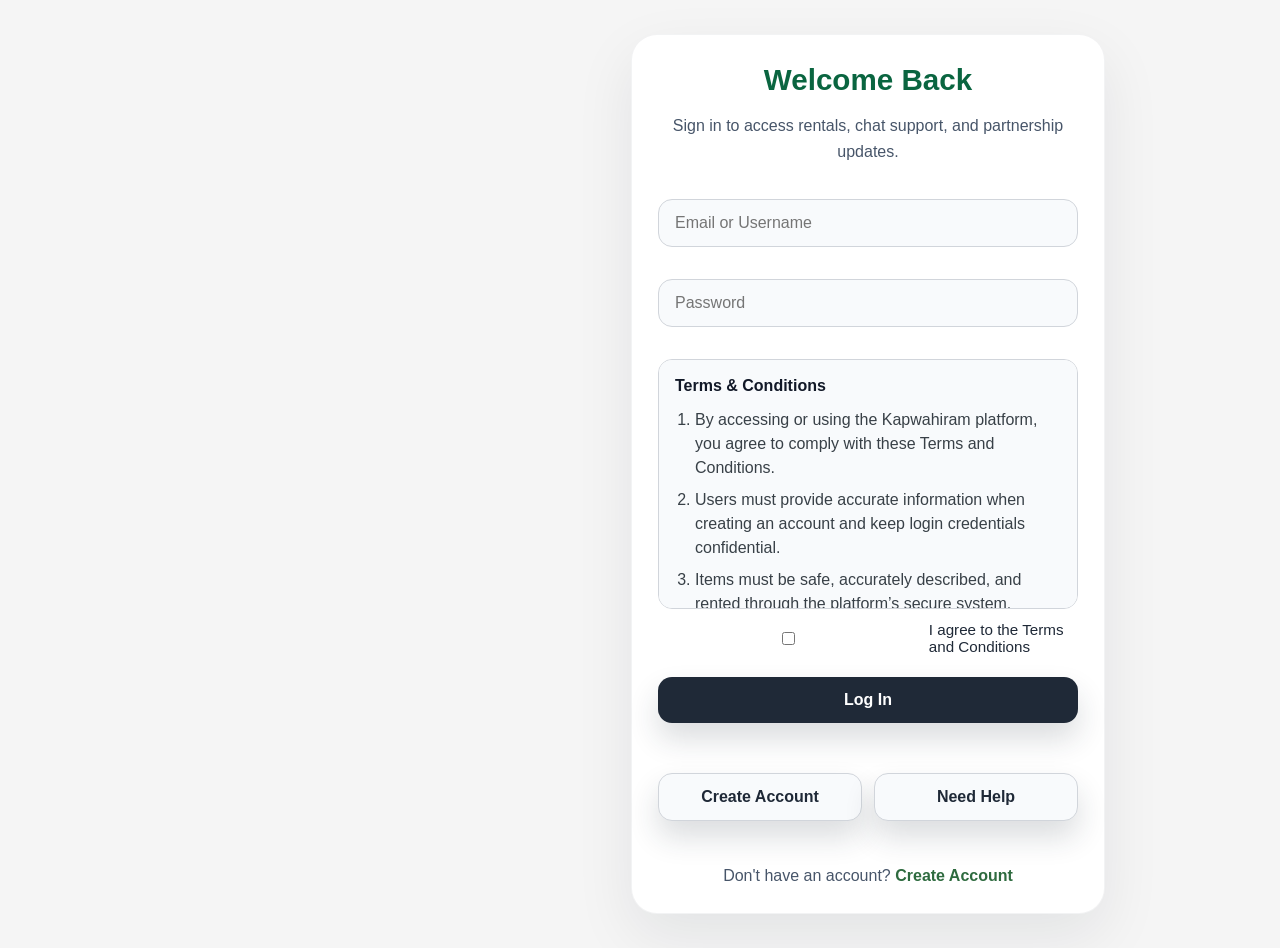
==== index.html @ f0007526 "Add files via upload" ====
<!DOCTYPE html>
<html lang="en">
<head>
  <meta charset="UTF-8">
  <title>KapwaHiram - Login</title>
  <link rel="stylesheet" href="style.css">
</head>
<body class="auth-page">
  <nav class="top-nav"></nav>
  <div class="container auth-container">
    <div class="auth-header">
      <h2>Welcome Back</h2>
      <p>Sign in to access rentals, chat support, and partnership updates.</p>
    </div>
    <form id="loginForm">
      <input type="text" id="email" placeholder="Email or Username" required>
      <input type="password" id="password" placeholder="Password" required>
      <div class="terms-section">
        <div class="terms-box">
          <h3>Terms & Conditions</h3>
          <ol>
            <li>By accessing or using the Kapwahiram platform, you agree to comply with these Terms and Conditions.</li>
            <li>Users must provide accurate information when creating an account and keep login credentials confidential.</li>
            <li>Items must be safe, accurately described, and rented through the platform’s secure system.</li>
            <li>Illegal, hazardous, or counterfeit items are prohibited and abuse may lead to account suspension.</li>
            <li>Payments are processed securely; refunds follow platform policies and Kapwahiram may mediate disputes.</li>
            <li>Kapwahiram provides the platform “as is” and is not liable for item condition or safety.</li>
            <li>Personal data is processed under applicable privacy laws and only to facilitate transactions and services.</li>
            <li>Kapwahiram may suspend or terminate accounts that violate these Terms; users may delete accounts anytime.</li>
          </ol>
        </div>
        <label class="terms-checkbox"><input type="checkbox" id="agreeTermsLogin"> I agree to the Terms and Conditions</label>
      </div>
      <button type="submit" class="primary-button">Log In</button>
      <div class="form-actions">
        <button type="button" class="secondary-button" onclick="location.href='signup.html'">Create Account</button>
        <button type="button" class="secondary-button" onclick="showToast('Need help? Contact support from your profile.')">Need Help</button>
      </div>
      <p>Don't have an account? <a href="signup.html">Create Account</a></p>
    </form>
    <div id="twoFactorLogin" style="display: none;">
      <h3>Two-Factor Authentication</h3>
      <p>Enter the verification code sent to your email.</p>
      <input type="text" id="loginTwoFactorCode" placeholder="Enter 6-digit code" maxlength="6" required>
      <button id="verifyLoginCodeBtn" class="primary-button">Verify Code</button>
      <button id="resendLoginCodeBtn" class="secondary-button">Resend Code</button>
    </div>
  </div>
  <script src="script.js"></script>
</body>
</html>
---- style.css ----
body {
  background-color: #f5f5f5; 
  font-family: Arial, sans-serif;
  margin: 0;
  padding: 0;
}

hr {
  display: none;
}

.auth-page {
  display: flex;
  justify-content: center;
  align-items: center;
  min-height: 100vh;
  padding: 24px;
}

.auth-page .top-nav {
  width: 100%;
  max-width: 420px;
  margin-bottom: 18px;
  background: transparent;
  box-shadow: none;
}

.auth-page .top-nav h1,
.auth-page .top-nav h2,
.auth-page .top-nav p {
  color: #111827;
}

.auth-page .container {
  width: 100%;
  max-width: 420px;
  background: #ffffff;
  padding: 28px 26px;
  border-radius: 26px;
  box-shadow: 0 22px 60px rgba(15, 23, 42, 0.08);
  border: 1px solid rgba(15, 23, 42, 0.05);
}

.auth-page .auth-header {
  margin-bottom: 24px;
  text-align: center;
}

.auth-page .auth-header h2 {
  margin: 0 0 10px;
  font-size: 1.85rem;
  color: #0a6540;
}

.auth-page .auth-header p {
  margin: 0;
  color: #4b5563;
  line-height: 1.65;
}

.terms-section {
  margin: 10px 0 0;
}

.terms-box {
  max-height: 220px;
  overflow-y: auto;
  border: 1px solid #d1d5db;
  border-radius: 14px;
  padding: 14px 16px;
  background: #f8fafc;
  color: #384047;
  line-height: 1.5;
}

.terms-box h3 {
  margin: 0 0 10px;
  font-size: 1rem;
  color: #111827;
}

.terms-box ol {
  margin: 0;
  padding-left: 20px;
}

.terms-box li {
  margin-bottom: 8px;
}

.terms-checkbox {
  display: flex;
  align-items: center;
  gap: 10px;
  margin-top: 12px;
  font-size: 0.95rem;
  color: #1f2937;
}

.auth-page .container input,
.auth-page .container textarea,
.auth-page .container button {
  width: 100%;
  padding: 14px 16px;
  margin: 10px 0;
  border: 1px solid #d1d5db;
  border-radius: 14px;
  box-sizing: border-box;
  font-size: 1rem;
}

.auth-page .container input:focus,
.auth-page .container textarea:focus {
  outline: none;
  border-color: #2e6b3f;
  box-shadow: 0 0 0 4px rgba(46, 107, 63, 0.06);
}

.auth-page .container button,
.auth-page .container .primary-button {
  background: #1f2937;
  color: white;
  border: none;
  cursor: pointer;
  box-shadow: 0 16px 30px rgba(31, 41, 55, 0.16);
}

.auth-page .container button:hover,
.auth-page .container .primary-button:hover {
  background: #111827;
}

.auth-page .container .secondary-button {
  background: #f8fafc;
  color: #1f2937;
  border: 1px solid #d1d5db;
}

.auth-page .container .secondary-button:hover {
  background: #effaf3;
}

.auth-page .form-actions {
  display: grid;
  grid-template-columns: 1fr 1fr;
  gap: 12px;
  margin: 18px 0 8px;
}

.auth-page .container p {
  text-align: center;
  margin: 16px 0 0;
  color: #475569;
}

.auth-page .container p a {
  color: #2e6b3f;
  text-decoration: none;
  font-weight: 700;
}

.top-nav {
  background: #2e6b3f;
  padding: 10px 18px;
  display: flex;
  align-items: center;
  justify-content: space-between;
  gap: 16px;
  color: white;
}

.top-nav .nav-links {
  display: flex;
  gap: 18px;
  flex-wrap: wrap;
}

.top-nav .nav-links a {
  color: white;
  text-decoration: none;
  padding: 8px 10px;
  border-radius: 999px;
  transition: background 0.2s ease;
}

.top-nav .nav-links a:hover {
  background: rgba(255,255,255,0.1);
}

.top-nav .nav-actions {
  display: flex;
  align-items: center;
  gap: 12px;
}

.nav-chat-input {
  display: flex;
  align-items: center;
  gap: 8px;
  background: rgba(255,255,255,0.12);
  padding: 8px 10px;
  border-radius: 999px;
  min-width: 220px;
}

.nav-chat-input input {
  flex: 1;
  border: none;
  background: transparent;
  color: white;
  font-size: 0.95rem;
  outline: none;
}

.nav-chat-input input::placeholder {
  color: rgba(255,255,255,0.75);
}

.nav-chat-input button {
  width: 36px;
  height: 36px;
  border: none;
  border-radius: 50%;
  background: #ffffff;
  color: #2e6b3f;
  cursor: pointer;
  font-weight: 700;
}

.home-search {
  max-width: 920px;
  margin: 18px auto;
  display: flex;
  gap: 12px;
  padding: 16px 18px;
  border-radius: 24px;
  background: #ffffff;
  box-shadow: 0 18px 50px rgba(15, 23, 42, 0.06);
}

.home-search input {
  flex: 1;
  border: none;
  padding: 14px 18px;
  border-radius: 999px;
  background: #f4f6fb;
  font-size: 1rem;
  outline: none;
}

.home-search button {
  border: none;
  border-radius: 999px;
  background: #2e6b3f;
  color: white;
  padding: 14px 22px;
  cursor: pointer;
}

.home-search button:hover {
  background: #255a34;
}

.top-nav .nav-button {
  margin-left: auto;
  background: rgba(255,255,255,0.18);
  border: 1px solid rgba(255,255,255,0.28);
  color: white;
  padding: 8px 14px;
  border-radius: 999px;
  cursor: pointer;
  transition: background 0.2s ease;
}

.top-nav .nav-button:hover {
  background: rgba(255,255,255,0.28);
}

.form-actions {
  display: flex;
  gap: 10px;
  flex-wrap: wrap;
  margin: 16px 0 4px;
}

.secondary-button {
  flex: 1;
  min-width: 140px;
  padding: 12px 14px;
  border: 1px solid #2e6b3f;
  border-radius: 999px;
  background: #ffffff;
  color: #2e6b3f;
  font-weight: 700;
  cursor: pointer;
  transition: background 0.2s ease, color 0.2s ease;
}

.secondary-button:hover {
  background: #effaf3;
}

.primary-button {
  display: inline-flex;
  align-items: center;
  justify-content: center;
  padding: 12px 20px;
  border-radius: 999px;
  background: #2e6b3f;
  color: white;
  border: none;
  text-decoration: none;
  font-weight: 700;
  cursor: pointer;
  transition: background 0.2s ease;
}

.primary-button:hover {
  background: #255a34;
}

.profile-container {
  max-width: 1100px;
  margin: 32px auto;
  padding: 0 20px 40px;
  display: flex;
  gap: 20px;
}

.profile-header {
  display: grid;
  gap: 26px;
  margin-bottom: 32px;
}

.profile-card {
  flex: 1;
  background: #fff;
  border-radius: 8px;
  box-shadow: 0 4px 12px rgba(0,0,0,0.1);
  padding: 30px;
}

.profile-header {
  display: flex;
  gap: 20px;
  align-items: flex-start;
  margin-bottom: 20px;
}

.profile-photo {
  width: 120px;
  height: 120px;
  border-radius: 50%;
  background: #ddd;
  margin-bottom: 20px;
  flex-shrink: 0;
  object-fit: cover;
}

.profile-info {
  flex: 1;
}

.profile-card h2 {
  margin: 0;
  font-size: 24px;
  color: #333;
}

.profile-card p {
  color: #555;
  line-height: 1.6;
}

.profile-avatar img {
  width: 100%;
  height: 100%;
  object-fit: cover;
}

.profile-avatar input {
  position: absolute;
  inset: 0;
  width: 100%;
  height: 100%;
  opacity: 0;
  cursor: pointer;
}

.profile-avatar-upload {
  position: absolute;
  bottom: 16px;
  left: 50%;
  transform: translateX(-50%);
  background: rgba(0, 0, 0, 0.6);
  color: white;
  padding: 10px 14px;
  border-radius: 999px;
  font-size: 0.95rem;
  cursor: pointer;
}

.profile-info {
  min-width: 260px;
  flex: 1;
}

.profile-role {
  margin: 0 0 8px;
  color: #2e6b3f;
  font-weight: 700;
  text-transform: uppercase;
  letter-spacing: 0.08em;
  font-size: 0.82rem;
}

.profile-info h1 {
  margin: 0;
  font-size: 2.2rem;
  line-height: 1.05;
}

.profile-name-input {
  width: 100%;
  border: none;
  font: inherit;
  color: #111827;
  font-weight: 700;
  background: transparent;
  padding: 0;
  outline: none;
}

.profile-company {
  margin: 10px 0 16px;
  color: #475569;
}

.profile-meta {
  display: grid;
  gap: 10px;
}

.profile-meta span {
  display: flex;
  flex-direction: column;
  gap: 4px;
  color: #334155;
}

.profile-meta strong {
  color: #0f172a;
  font-weight: 600;
}

.profile-contact-input {
  max-width: 260px;
  border: 1px solid #d1d5db;
  border-radius: 12px;
  padding: 10px 12px;
  background: #f8fafc;
}

.profile-actions {
  display: flex;
  flex-wrap: wrap;
  gap: 12px;
  margin-top: 18px;
}

.profile-stats {
  display: grid;
  grid-template-columns: repeat(3, minmax(0, 1fr));
  gap: 16px;
}

.profile-stats div {
  background: #ffffff;
  border-radius: 22px;
  padding: 20px;
  border: 1px solid rgba(15, 23, 42, 0.08);
  text-align: center;
}

.profile-stats strong {
  display: block;
  font-size: 1.75rem;
  color: #111827;
}

.profile-stats span {
  color: #475569;
  margin-top: 6px;
  display: block;
}

.section-title {
  margin-bottom: 18px;
}

.section-title h2 {
  margin: 0;
  font-size: 1.4rem;
  color: #111827;
}

.section-title p {
  margin: 8px 0 0;
  color: #475569;
}

.profile-grid {
  display: grid;
  grid-template-columns: 1.8fr 1fr;
  gap: 24px;
  margin-bottom: 32px;
}

.profile-about,
.profile-details {
  background: #fff;
  border: 1px solid rgba(15, 23, 42, 0.08);
  border-radius: 28px;
  padding: 28px;
  box-shadow: 0 18px 40px rgba(15, 23, 42, 0.04);
}

.profile-about p {
  color: #334155;
  line-height: 1.75;
  margin: 0 0 18px;
}

.profile-about ul {
  margin: 0;
  padding-left: 20px;
  color: #334155;
}

.profile-about li {
  margin-bottom: 12px;
}

.detail-row {
  display: flex;
  justify-content: space-between;
  align-items: center;
  gap: 12px;
  padding: 14px 0;
  border-top: 1px solid #f1f5f9;
}

.detail-row:first-child {
  border-top: none;
}

.detail-row span {
  color: #64748b;
}

.detail-row strong {
  color: #0f172a;
}

.profile-section {
  margin-bottom: 32px;
}

.profile-posts {
  display: grid;
  grid-template-columns: repeat(auto-fit, minmax(240px, 1fr));
  gap: 18px;
}

.profile-post-card {
  background: #fff;
  border: 1px solid rgba(15, 23, 42, 0.08);
  border-radius: 24px;
  overflow: hidden;
  box-shadow: 0 18px 36px rgba(15, 23, 42, 0.05);
}

.profile-post-card img {
  width: 100%;
  height: 200px;
  object-fit: cover;
}

.profile-post-card-content {
  padding: 18px;
}

.profile-post-card-content strong {
  display: block;
  margin-bottom: 8px;
  color: #111827;
  font-size: 1rem;
}

.profile-post-card-content span {
  color: #475569;
  line-height: 1.6;
}

@media (max-width: 900px) {
  .profile-grid {
    grid-template-columns: 1fr;
  }
  .profile-stats {
    grid-template-columns: 1fr 1fr;
  }
}

@media (max-width: 680px) {
  .top-nav {
    flex-direction: column;
    align-items: flex-start;
  }
  .profile-card {
    flex-direction: column;
    align-items: flex-start;
  }
  .profile-avatar {
    width: 130px;
    height: 130px;
  }
  .profile-meta {
    grid-template-columns: 1fr;
  }
  .profile-stats {
    grid-template-columns: 1fr;
  }
  .profile-actions {
    width: 100%;
  }
}

.secondary-button:hover {
  background: #effaf3;
}

.image-upload-btn {
  background: #f8fafc;
  border: 1px solid #d1d5db;
  border-radius: 8px;
  padding: 10px 14px;
  cursor: pointer;
  font-size: 1rem;
  color: #1f2937;
  display: flex;
  align-items: center;
  gap: 8px;
  margin: 10px 0;
  transition: background 0.2s ease;
}

.image-upload-btn:hover {
  background: #effaf3;
  border-color: #2e6b3f;
}

.create-post {
  background: #f8fafc;
  border: 1px solid #d1d5db;
  border-radius: 12px;
  padding: 16px;
  margin: 16px 0;
}

.create-post h4 {
  margin: 0 0 12px 0;
  font-size: 1.1rem;
  color: #1f2937;
}

.create-post textarea {
  width: 100%;
  min-height: 80px;
  border: 1px solid #d1d5db;
  border-radius: 8px;
  padding: 10px;
  font-size: 1rem;
  resize: vertical;
  margin-bottom: 10px;
  outline: none;
}

.create-post textarea:focus {
  border-color: #2e6b3f;
}

.create-post button {
  padding: 10px 16px;
  border: none;
  border-radius: 8px;
  background: #2e6b3f;
  color: white;
  cursor: pointer;
  font-size: 1rem;
  margin-right: 10px;
}

.create-post button:hover {
  background: #255a34;
}

.auth-container {
  padding: 32px;
  border-radius: 24px;
  background: transparent;
  box-shadow: none;
  max-width: 520px;
  margin-top: 40px;
}

.auth-header {
  margin-bottom: 24px;
}

.auth-header h2 {
  margin: 0 0 10px;
  font-size: 2rem;
  color: #111827;
}

.auth-header p {
  margin: 0;
  color: #475569;
  line-height: 1.6;
}

.container form {
  display: grid;
  gap: 16px;
}

.container input {
  width: 100%;
  padding: 14px 16px;
  border: 1px solid #d1d5db;
  border-radius: 16px;
  background: #f8fafc;
  font-size: 1rem;
  outline: none;
  transition: border-color 0.2s ease, background 0.2s ease;
}

.container input:focus {
  border-color: #2e6b3f;
  background: #ffffff;
}

.primary-button {
  padding: 14px 18px;
  border: none;
  border-radius: 999px;
  background: #2e6b3f;
  color: white;
  font-size: 1rem;
  font-weight: 700;
  cursor: pointer;
  box-shadow: 0 14px 32px rgba(46, 107, 63, 0.18);
}

.primary-button:hover {
  background: #255a34;
}

.container, .profile-container {
  width: 100%;
  max-width: 400px;
  margin: 0 auto;
  padding: 20px;
  background: #fff;
  border-radius: 8px;
  box-shadow: 0 0 10px rgba(0, 0, 0, 0.1);
}

.container form {
  display: grid;
  gap: 12px;
}

.container input,
.container textarea,
.container button {
  width: 100%;
  margin: 8px 0;
  padding: 10px;
  border: 1px solid #ccc;
  border-radius: 4px;
}

.container textarea {
  min-height: 120px;
  resize: vertical;
}

@media (max-width: 640px) {
  .container, .profile-container {
    margin: 20px 16px;
    padding: 20px;
    border-radius: 8px;
  }
}

.partnership-title {
  margin: 0 0 10px;
  color: #2e6b3f;
  font-weight: 700;
  letter-spacing: 0.02em;
}

.profile-header {
  display: flex;
  align-items: center;
  gap: 18px;
  margin-bottom: 18px;
}

.profile-name-input {
  width: 100%;
  border: none;
  background: transparent;
  font-size: 1.9rem;
  font-weight: 700;
  color: #111827;
  padding: 0;
  margin: 4px 0 12px;
  outline: none;
}

.profile-name-input:focus {
  border-bottom: 1px solid #2e6b3f;
  padding-bottom: 2px;
}

.profile-contact-input {
  width: calc(100% - 10px);
  border: 1px solid #d1d5db;
  border-radius: 12px;
  padding: 8px 10px;
  background: #f8fafc;
  margin-left: 10px;
  font-size: 0.98rem;
  color: #111827;
}

.profile-contact-input:focus {
  outline: none;
  border-color: #2e6b3f;
  background: #ffffff;
}

.profile-avatar {
  width: 110px;
  height: 110px;
  border-radius: 50%;
  background: #dbeafe;
  border: 3px dashed #2e6b3f;
  display: grid;
  place-items: center;
  position: relative;
  overflow: hidden;
}

.profile-avatar img {
  width: 100%;
  height: 100%;
  object-fit: cover;
  display: block;
}

.profile-avatar input[type="file"] {
  position: absolute;
  inset: 0;
  width: 100%;
  height: 100%;
  opacity: 0;
  cursor: pointer;
}

.profile-avatar-upload {
  position: absolute;
  bottom: 8px;
  right: 8px;
  background: rgba(46, 107, 63, 0.9);
  color: #ffffff;
  border-radius: 999px;
  padding: 6px 10px;
  font-size: 0.78rem;
  pointer-events: none;
}

.profile-posts {
  display: grid;
  grid-template-columns: repeat(auto-fit, minmax(240px, 1fr));
  gap: 16px;
  margin-top: 18px;
}

.profile-post-card {
  background: #f8fafc;
  border: 1px solid #d1d5db;
  border-radius: 18px;
  overflow: hidden;
  display: flex;
  flex-direction: column;
}

.profile-post-card img {
  width: 100%;
  height: 160px;
  object-fit: cover;
}

.profile-post-card-content {
  padding: 14px 16px;
}

.profile-post-card-content strong {
  display: block;
  margin-bottom: 8px;
  font-size: 1rem;
}

.profile-post-card-content span {
  display: block;
  color: #475569;
  line-height: 1.5;
}

.side-panel {
  background: #f7fafc;
  padding: 18px;
  border: 1px solid #e5e7eb;
  border-radius: 16px;
}

.side-panel h3 {
  margin-top: 0;
  margin-bottom: 14px;
  font-size: 1rem;
  color: #111827;
}

.side-panel button,
.page-actions button {
  width: 100%;
  margin: 8px 0;
  padding: 12px 14px;
  border: none;
  border-radius: 12px;
  background: #2e6b3f;
  color: #ffffff;
  font-weight: 700;
  cursor: pointer;
}

.page-actions {
  display: flex;
  flex-wrap: wrap;
  gap: 12px;
  margin-bottom: 18px;
}

.page-actions button {
  flex: 1 1 calc(33.333% - 8px);
  min-width: 130px;
}

.notification-list {
  margin-top: 20px;
}

.notification-list h4 {
  margin: 0 0 10px;
  font-size: 0.95rem;
  color: #374151;
}

.notification-info {
  background: rgba(46, 107, 63, 0.08);
  border: 1px solid rgba(46, 107, 63, 0.18);
  border-radius: 14px;
  color: #09281e;
  padding: 14px 16px;
  margin-top: 14px;
  font-size: 0.95rem;
  line-height: 1.6;
}

.notification-info.hidden {
  display: none;
}

.notification-info h4 {
  margin: 0 0 8px;
  font-size: 1rem;
  font-weight: 700;
}

.notification-info p {
  margin: 0;
}

.notification-panel {
  margin: 20px auto 0;
  padding: 22px;
  max-width: 800px;
  background: #f9fbff;
  border: 1px solid #dbeafe;
  border-radius: 20px;
}

.notification-panel h2 {
  margin-top: 0;
}

.notif-box {
  margin-top: 18px;
  min-height: 120px;
  background: #ffffff;
  border: 1px solid #e2e8f0;
  border-radius: 18px;
  padding: 16px;
}

.notif-update {
  padding: 12px 14px;
  border-bottom: 1px solid #eef2ff;
}

.notif-update:last-child {
  border-bottom: none;
}

.notif-update strong {
  display: block;
  margin-bottom: 6px;
  font-weight: 700;
}

.notif-update span {
  color: #6b7280;
  font-size: 0.9rem;
}

.notification-list ul,
.listings-panel ul {
  list-style: none;
  padding: 0;
  margin: 0;
}

.notification-list li,
.listings-panel li {
  background: #ffffff;
  border: 1px solid #e2e8f0;
  border-radius: 12px;
  padding: 12px 14px;
  margin-bottom: 10px;
  color: #111827;
  font-size: 0.95rem;
}

.notification-list li span,
.listings-panel li span {
  display: block;
  margin-top: 6px;
  color: #6b7280;
  font-size: 0.85rem;
}

.store-suggestion-card {
  display: grid;
  gap: 18px;
  grid-template-columns: 1fr;
}

.store-suggestion-card .store-suggestion-content {
  order: 1;
}

.store-suggestion-card .suggestion-images {
  order: 2;
}

.store-suggestion-card img {
  width: 100%;
  max-height: 220px;
  border-radius: 18px;
  object-fit: cover;
}

.suggestion-images {
  display: grid;
  gap: 12px;
}

.suggestion-thumbs {
  display: grid;
  grid-template-columns: repeat(3, 1fr);
  gap: 10px;
}

.suggestion-thumbs img,
.suggestion-images > img {
  width: 100%;
  height: 110px;
  border-radius: 16px;
  object-fit: cover;
}

.suggestion-images > img {
  height: 180px;
}

.store-suggestion-content h3 {
  margin: 0 0 12px;
}

.store-suggestion-content p {
  margin: 0 0 18px;
  color: #475569;
  line-height: 1.6;
}

.store-suggestion-content button {
  border: none;
  border-radius: 999px;
  background: #2e6b3f;
  color: white;
  padding: 12px 18px;
  cursor: pointer;
}

.store-suggestion-content button:hover {
  background: #255a34;
}

.listing-card {
  display: flex;
  gap: 12px;
  align-items: center;
}

.listing-card img {
  width: 90px;
  height: 90px;
  object-fit: cover;
  border-radius: 14px;
  flex-shrink: 0;
}

.listing-card-content {
  flex: 1;
}

.listing-card-content strong {
  display: block;
  font-size: 1rem;
  margin-bottom: 6px;
}

.listings-panel {
  margin-bottom: 18px;
}

.listings-panel h3 {
  margin: 0 0 12px;
  font-size: 1rem;
}

.home-grid,
.chat-layout {
  display: grid;
  grid-template-columns: 260px 1fr;
  gap: 20px;
}

.container.chat-layout {
  width: 100%;
  max-width: none;
  margin: 0;
  background: transparent;
  padding: 0;
  box-shadow: none;
}

@media (max-width: 840px) {
  .home-grid,
  .chat-layout {
    grid-template-columns: 1fr;
  }
  .page-actions button {
    flex: 1 1 100%;
  }
}

.chatbox {
  display: flex;
  flex-direction: column;
  flex: 1;
  background: #ffffff;
  border: 1px solid #e5e7eb;
  border-radius: 28px;
  box-shadow: 0 28px 60px rgba(15, 23, 42, 0.08);
  overflow: hidden;
  min-height: 680px;
}

.chat-header {
  display: flex;
  align-items: center;
  gap: 14px;
  padding: 18px 24px;
  background: #f9fafb;
  border-bottom: 1px solid #eef2ff;
}

.chat-avatar {
  width: 48px;
  height: 48px;
  border-radius: 50%;
  background: #2e6b3f;
  color: #ffffff;
  display: flex;
  align-items: center;
  justify-content: center;
  font-weight: 700;
  font-size: 1rem;
}

.chat-info h2 {
  margin: 0;
  font-size: 1.15rem;
}

.chat-info span {
  display: block;
  margin-top: 4px;
  color: #6b7280;
  font-size: 0.92rem;
}

.chat-user-actions {
  margin-left: auto;
  display: flex;
  flex-wrap: wrap;
  align-items: center;
  justify-content: flex-end;
  gap: 10px;
  min-width: 0;
}

.chat-user-actions button,
.chat-user-actions span {
  min-width: 0;
}

.chat-user-name {
  background: rgba(46, 107, 63, 0.1);
  color: #164e2b;
  padding: 10px 14px;
  border-radius: 999px;
  font-size: 0.95rem;
  font-weight: 700;
}

.chat-action-button {
  border: none;
  border-radius: 999px;
  background: #ffffff;
  color: #2e6b3f;
  padding: 10px 18px;
  font-weight: 700;
  cursor: pointer;
  box-shadow: 0 6px 16px rgba(46, 107, 63, 0.12);
}

.chat-action-button:hover {
  background: #f7fafb;
}

.chat-actions {
  padding: 18px 24px;
  display: flex;
  justify-content: flex-end;
  background: transparent;
}

.chat-primary-button {
  border: none;
  border-radius: 999px;
  padding: 14px 24px;
  background: #2e6b3f;
  color: white;
  font-weight: 700;
  cursor: pointer;
  box-shadow: 0 8px 18px rgba(46, 107, 63, 0.2);
}

.chat-primary-button:hover {
  background: #255a34;
}

.chat-window {
  display: flex;
  flex-direction: column;
  gap: 14px;
  padding: 22px;
  flex: 1;
  background: #eef4fb;
  overflow-y: auto;
  scroll-behavior: smooth;
}

.chat-window::-webkit-scrollbar {
  width: 8px;
}

.chat-window::-webkit-scrollbar-track {
  background: transparent;
}

.chat-window::-webkit-scrollbar-thumb {
  background: rgba(46, 107, 63, 0.18);
  border-radius: 999px;
}

.message {
  max-width: 74%;
  padding: 16px 18px;
  border-radius: 22px;
  line-height: 1.55;
  word-break: break-word;
  position: relative;
}

.message.bot {
  align-self: flex-start;
  background: #ffffff;
  color: #111827;
  border-top-left-radius: 4px;
}

.message.bot::before {
  content: "";
  position: absolute;
  left: -8px;
  top: 16px;
  width: 0;
  height: 0;
  border-top: 8px solid transparent;
  border-bottom: 8px solid transparent;
  border-right: 8px solid #ffffff;
}

.message.user {
  align-self: flex-end;
  background: #2e6b3f;
  color: #ffffff;
  border-top-right-radius: 4px;
}

.message.user::after {
  content: "";
  position: absolute;
  right: -8px;
  top: 16px;
  width: 0;
  height: 0;
  border-top: 8px solid transparent;
  border-bottom: 8px solid transparent;
  border-left: 8px solid #2e6b3f;
}

.chat-form {
  display: flex;
  align-items: center;
  gap: 12px;
  padding: 18px 24px;
  background: #f9fafb;
  border-top: 1px solid #eef2ff;
}

.chat-form input {
  flex: 1;
  padding: 16px 20px;
  border: none;
  border-radius: 999px;
  background: #e5effb;
  color: #111827;
  font-size: 1rem;
  outline: none;
  box-shadow: inset 0 0 0 1px rgba(226, 232, 240, 0.9);
}

.chat-form input:focus {
  background: #f8fbff;
  box-shadow: inset 0 0 0 2px rgba(46, 107, 63, 0.18);
}

.chat-form button {
  width: 52px;
  height: 52px;
  display: grid;
  place-items: center;
  padding: 0;
  border: none;
  border-radius: 50%;
  background: #2e6b3f;
  color: #ffffff;
  font-weight: 700;
  cursor: pointer;
  box-shadow: 0 8px 18px rgba(46, 107, 63, 0.18);
}

.chat-form button:hover {
  background: #255a34;
}

.toast-banner {
  position: fixed;
  left: 50%;
  bottom: 24px;
  transform: translateX(-50%) translateY(100%);
  background: rgba(15, 23, 42, 0.95);
  color: #ffffff;
  padding: 12px 18px;
  border-radius: 999px;
  box-shadow: 0 12px 30px rgba(15, 23, 42, 0.28);
  opacity: 0;
  transition: transform 0.25s ease, opacity 0.25s ease;
  z-index: 999;
}

.toast-banner.visible {
  transform: translateX(-50%) translateY(0);
  opacity: 1;
}

.dashboard {
  display: grid;
  grid-template-columns: repeat(auto-fit, minmax(200px, 1fr));
  gap: 15px;
  margin: 20px;
}

.card {
  background: #fff;
  padding: 20px;
  border-radius: 8px;
  box-shadow: 0 0 5px rgba(0,0,0,0.1);
}

.post-card {
  background: #f9f9f9;
  border: 1px solid #ddd;
  margin: 10px 0;
  padding: 10px;
  border-radius: 5px;
}

.portfolio {
  flex: 1;
  background: #fff;
  border-radius: 8px;
  box-shadow: 0 4px 12px rgba(0,0,0,0.1);
  padding: 20px;
  max-width: 300px;
}

.portfolio h3 {
  margin-top: 0;
  font-size: 20px;
  color: #333;
  border-bottom: 2px solid #eee;
  padding-bottom: 10px;
}

.portfolio-item {
  margin-bottom: 15px;
  padding: 10px;
  border-bottom: 1px solid #eee;
}

.portfolio-item:last-child {
  border-bottom: none;
}

.portfolio-item strong {
  display: block;
  font-size: 16px;
  color: #0073e6;
}

.portfolio-item p {
  margin: 5px 0 0;
  color: #555;
  font-size: 14px;
}


.navbar {
  background: #2e7d32; 
  padding: 10px 20px;
  display: flex;
  justify-content: space-between;
  align-items: center;
}

.navbar ul {
  list-style: none;
  display: flex;
  gap: 20px;
  margin: 0;
  padding: 0;
}

.navbar ul li a {
  color: #fff;
  text-decoration: none;
  font-weight: bold;
}

.profile-bar {
  display: flex;
  align-items: center;
  justify-content: space-between;
  background: #fff;
  border-radius: 8px;
  box-shadow: 0 4px 12px rgba(0,0,0,0.1);
  padding: 15px 20px;
  margin: 20px auto;
  width: 95%;
  max-width: none;
}

.profile-info {
  flex: 2;
}

.profile-info h2 {
  margin: 0;
  font-size: 20px;
  color: #333;
}

.profile-info p {
  margin: 5px 0;
  color: #555;
}

.profile-actions {
  display: flex;
  gap: 10px;
}

.profile-actions button {
  padding: 8px 16px;
  border: none;
  background: #0073e6;
  color: #fff;
  border-radius: 4px;
  cursor: pointer;
}
.profile-actions button:hover {
  background: #005bb5;
}

.notification {
  background: #ff5252;
  color: #fff;
  padding: 5px 10px;
  border-radius: 20px;
  font-size: 14px;
}
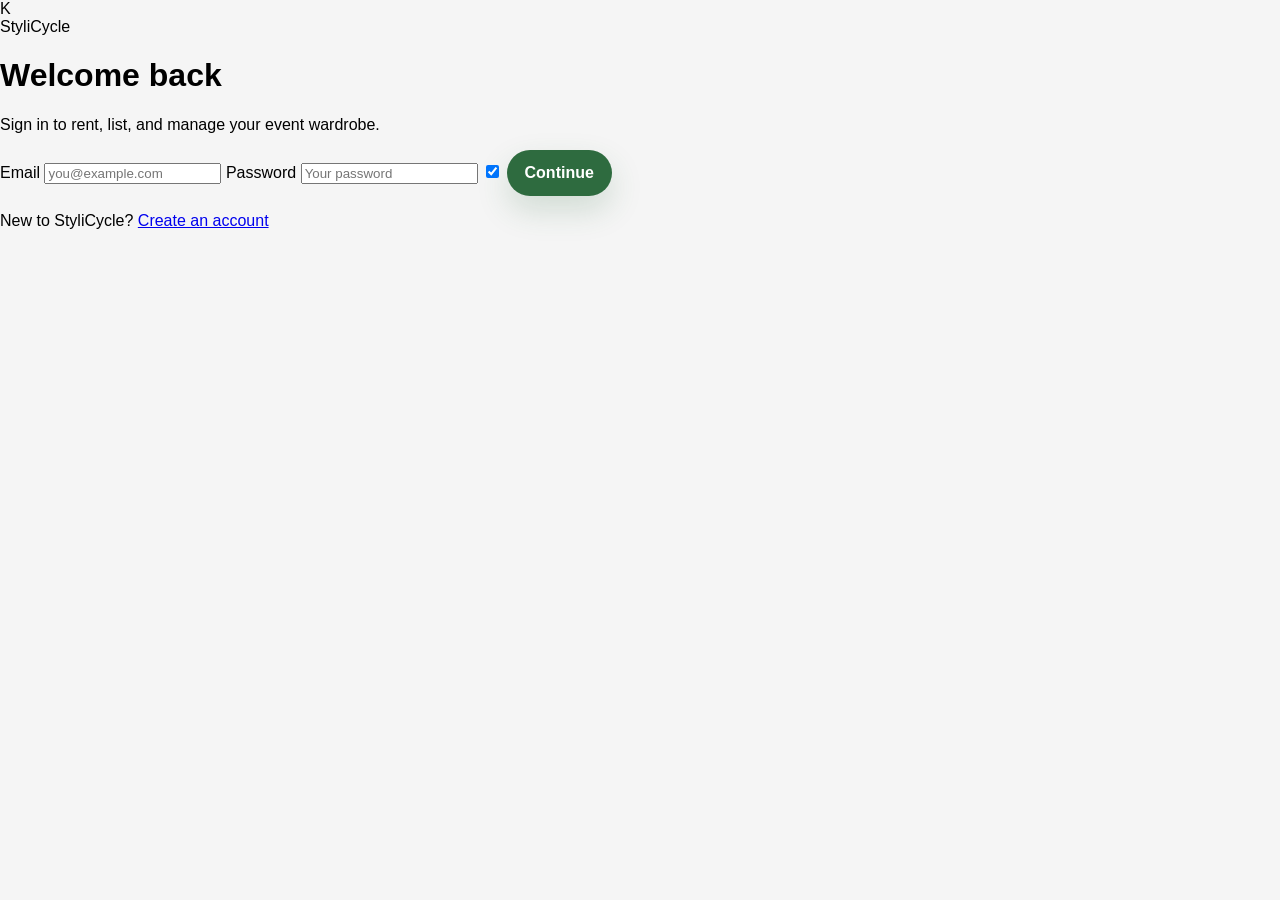
==== commit 6a4e419c: "Replace KapwaHiram login with StyliCycle login" ====
--- a/index.html
+++ b/index.html
@@ -2,50 +2,47 @@
 <html lang="en">
 <head>
   <meta charset="UTF-8">
-  <title>KapwaHiram - Login</title>
+  <meta name="viewport" content="width=device-width, initial-scale=1.0">
+  <title>StyliCycle - Login</title>
   <link rel="stylesheet" href="style.css">
 </head>
-<body class="auth-page">
-  <nav class="top-nav"></nav>
-  <div class="container auth-container">
-    <div class="auth-header">
-      <h2>Welcome Back</h2>
-      <p>Sign in to access rentals, chat support, and partnership updates.</p>
-    </div>
-    <form id="loginForm">
-      <input type="text" id="email" placeholder="Email or Username" required>
-      <input type="password" id="password" placeholder="Password" required>
-      <div class="terms-section">
-        <div class="terms-box">
-          <h3>Terms & Conditions</h3>
-          <ol>
-            <li>By accessing or using the Kapwahiram platform, you agree to comply with these Terms and Conditions.</li>
-            <li>Users must provide accurate information when creating an account and keep login credentials confidential.</li>
-            <li>Items must be safe, accurately described, and rented through the platform’s secure system.</li>
-            <li>Illegal, hazardous, or counterfeit items are prohibited and abuse may lead to account suspension.</li>
-            <li>Payments are processed securely; refunds follow platform policies and Kapwahiram may mediate disputes.</li>
-            <li>Kapwahiram provides the platform “as is” and is not liable for item condition or safety.</li>
-            <li>Personal data is processed under applicable privacy laws and only to facilitate transactions and services.</li>
-            <li>Kapwahiram may suspend or terminate accounts that violate these Terms; users may delete accounts anytime.</li>
-          </ol>
+<body class="auth-login-page">
+  <div class="auth-shell">
+    <aside class="auth-visual" aria-label="Wedding gown showcase"></aside>
+
+    <main class="auth-panel">
+      <div class="auth-card">
+        <div class="brand-row">
+          <div class="brand-mark">K</div>
+          <div class="brand-name">StyliCycle</div>
         </div>
-        <label class="terms-checkbox"><input type="checkbox" id="agreeTermsLogin"> I agree to the Terms and Conditions</label>
+
+        <h1>Welcome back</h1>
+        <p class="subtitle">Sign in to rent, list, and manage your event wardrobe.</p>
+
+        <form id="loginForm">
+          <label class="field-group">
+            <span>Email</span>
+            <input type="email" id="email" placeholder="you@example.com" required>
+          </label>
+
+          <label class="field-group">
+            <span>Password</span>
+            <input type="password" id="password" placeholder="Your password" required>
+          </label>
+
+          <input type="checkbox" id="agreeTermsLogin" class="sr-only" checked>
+
+          <button type="submit" class="primary-button">Continue</button>
+        </form>
+
+        <p class="signup-link">
+          New to StyliCycle? <a href="signup.html">Create an account</a>
+        </p>
       </div>
-      <button type="submit" class="primary-button">Log In</button>
-      <div class="form-actions">
-        <button type="button" class="secondary-button" onclick="location.href='signup.html'">Create Account</button>
-        <button type="button" class="secondary-button" onclick="showToast('Need help? Contact support from your profile.')">Need Help</button>
-      </div>
-      <p>Don't have an account? <a href="signup.html">Create Account</a></p>
-    </form>
-    <div id="twoFactorLogin" style="display: none;">
-      <h3>Two-Factor Authentication</h3>
-      <p>Enter the verification code sent to your email.</p>
-      <input type="text" id="loginTwoFactorCode" placeholder="Enter 6-digit code" maxlength="6" required>
-      <button id="verifyLoginCodeBtn" class="primary-button">Verify Code</button>
-      <button id="resendLoginCodeBtn" class="secondary-button">Resend Code</button>
-    </div>
+    </main>
   </div>
+
   <script src="script.js"></script>
 </body>
 </html>
